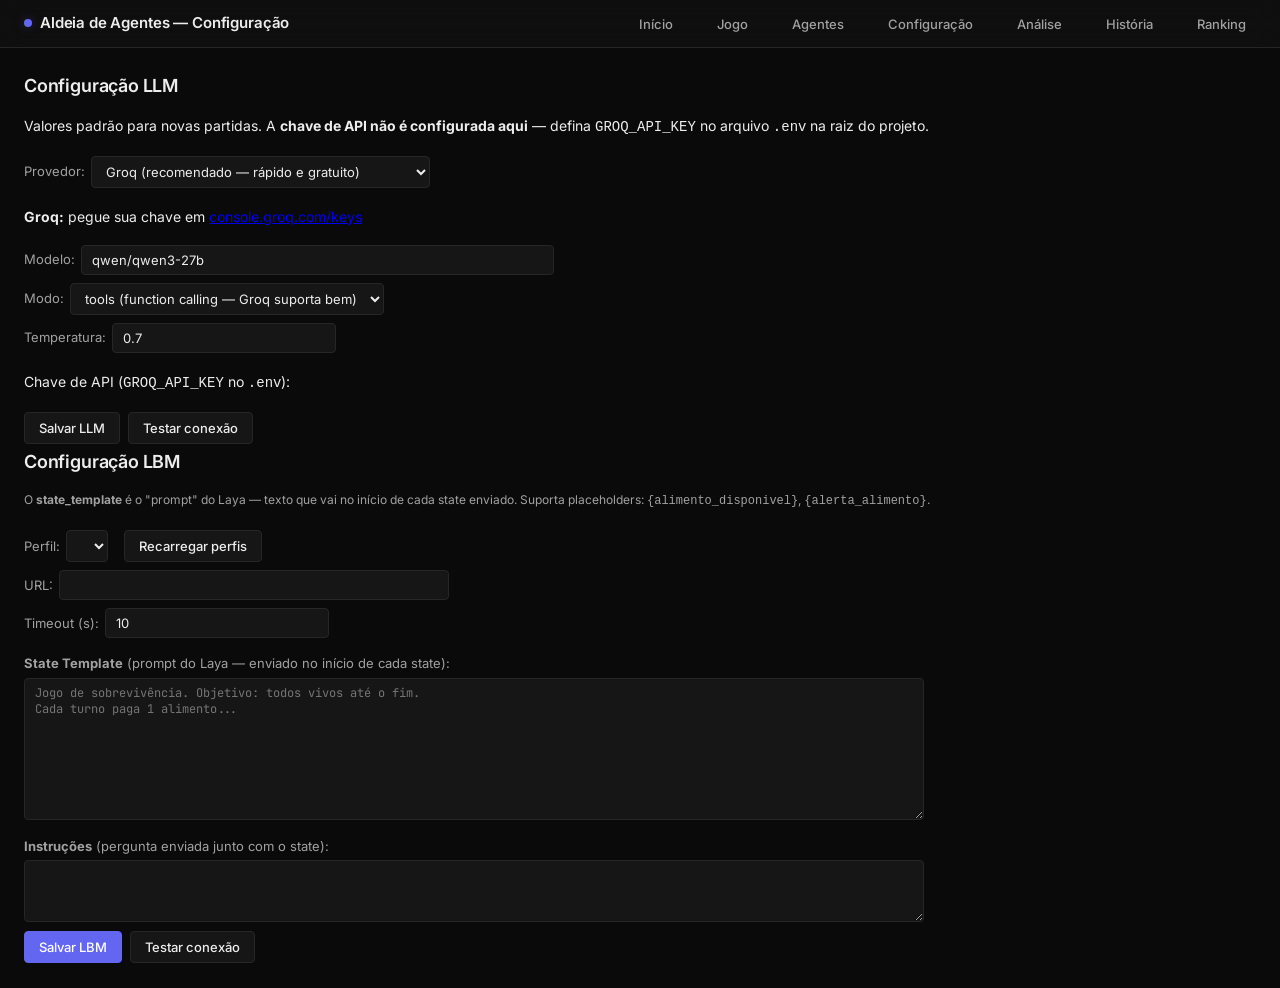
==== frontend/config.html @ b6f5dfbe "Commit inicial: Aldeia de Agentes com Strands, Laya (HTTP) e segredos no .env" ====
<!DOCTYPE html>
<html lang="pt-br">
<head>
  <meta charset="UTF-8">
  <title>Configuração — Aldeia de Agentes</title>
  <link rel="stylesheet" href="css/estilo.css?v=18">
</head>
<body>
  <header>
    <h1>Aldeia de Agentes — Configuração</h1>
    <nav>
      <a href="index.html">Início</a>
      <a href="jogo.html">Jogo</a>
      <a href="agentes.html">Agentes</a>
      <a href="config.html">Configuração</a>
      <a href="analise.html">Análise</a>
      <a href="historia.html">História</a>
      <a href="ranking.html">Ranking</a>
    </nav>
  </header>
  <main>
    <h2>Configuração LLM</h2>
    <p>Valores padrão para novas partidas. A <strong>chave de API não é configurada aqui</strong> —
       defina <code>GROQ_API_KEY</code> no arquivo <code>.env</code> na raiz do projeto.</p>

    <label>Provedor:
      <select id="llm-provedor">
        <option value="groq">Groq (recomendado — rápido e gratuito)</option>
        <option value="openai">OpenAI-compatível (Ollama, OpenAI, LM Studio)</option>
      </select>
    </label><br>

    <div id="campos-groq">
      <p><strong>Groq:</strong> pegue sua chave em <a href="https://console.groq.com/keys" target="_blank">console.groq.com/keys</a></p>
      <label>Modelo: <input type="text" id="llm-model" size="50" value="qwen/qwen3-27b"></label><br>
      <label>Modo:
        <select id="llm-modo">
          <option value="tools">tools (function calling — Groq suporta bem)</option>
          <option value="json">json (mais simples, fallback robusto)</option>
        </select>
      </label><br>
    </div>

    <div id="campos-openai" hidden>
      <p><strong>OpenAI-compatível:</strong> Ollama, OpenAI, LM Studio, etc.</p>
      <label>Base URL: <input type="text" id="llm-url" size="40"></label><br>
      <label>Modelo: <input type="text" id="llm-model-openai" size="50"></label><br>
      <label>Modo:
        <select id="llm-modo-openai">
          <option value="json">json (recomendado para Ollama/modelos locais)</option>
          <option value="tools">tools (OpenAI function calling, modelos grandes)</option>
        </select>
      </label><br>
    </div>

    <label>Temperatura: <input type="number" id="llm-temp" step="0.1" value="0.7"></label><br>
    <p>Chave de API (<code>GROQ_API_KEY</code> no <code>.env</code>): <span id="llm-key-status"></span></p>
    <button id="btn-llm">Salvar LLM</button>
    <button id="btn-testar-llm">Testar conexão</button>
    <span id="llm-teste-resultado"></span>

    <h2>Configuração LBM</h2>
    <p class="text-sm text-secondary" style="margin: 8px 0 16px 0">
      O <strong>state_template</strong> é o "prompt" do Laya — texto que vai no início de cada state enviado.
      Suporta placeholders: <code>{alimento_disponivel}</code>, <code>{alerta_alimento}</code>.
    </p>
    <label>Perfil:
      <select id="lbm-perfil"></select>
    </label>
    <button id="btn-perfis">Recarregar perfis</button><br>
    <label>URL: <input type="text" id="lbm-url" size="40"></label><br>
    <label>Timeout (s): <input type="number" id="lbm-timeout" step="0.5" value="10"></label><br>

    <label for="lbm-state-template" style="display:block;margin-top:12px">
      <strong>State Template</strong> (prompt do Laya — enviado no início de cada state):
    </label>
    <textarea id="lbm-state-template" rows="8" cols="100" style="width:100%;max-width:900px;font-family:'JetBrains Mono',monospace;font-size:12px"
              placeholder="Jogo de sobrevivência. Objetivo: todos vivos até o fim.&#10;Cada turno paga 1 alimento..."></textarea>

    <label for="lbm-instructions" style="display:block;margin-top:12px">
      <strong>Instruções</strong> (pergunta enviada junto com o state):
    </label>
    <textarea id="lbm-instructions" rows="3" cols="100" style="width:100%;max-width:900px;font-family:'JetBrains Mono',monospace;font-size:12px"></textarea><br>

    <button id="btn-lbm" class="primary">Salvar LBM</button>
    <button id="btn-testar-lbm">Testar conexão</button>
    <span id="lbm-teste-resultado"></span>
  </main>
  <script src="js/api.js?v=18"></script>
  <script src="js/config.js?v=18"></script>
</body>
</html>
---- frontend/css/estilo.css ----
/* Aldeia de Agentes — Tema Dark (Linear/Vercel inspired)
 * Paleta: #0a0a0a bg, #ededed texto, #6366f1 accent
 * Tipografia: Inter via Google Fonts
 */

@import url('https://fonts.googleapis.com/css2?family=Inter:wght@400;500;600;700&family=JetBrains+Mono:wght@400;500&display=swap');

:root {
  /* Surfaces */
  --bg: #0a0a0a;
  --surface: #111111;
  --surface-2: #161616;
  --surface-3: #1f1f1f;
  --surface-hover: #242424;

  /* Borders */
  --border: #262626;
  --border-hover: #333333;
  --border-strong: #404040;

  /* Text */
  --text: #ededed;
  --text-secondary: #a1a1a1;
  --text-muted: #666666;
  --text-faint: #404040;

  /* Accents */
  --accent: #6366f1;
  --accent-hover: #5558e0;
  --accent-glow: rgba(99, 102, 241, 0.35);
  --accent-subtle: rgba(99, 102, 241, 0.12);

  /* Semantic */
  --success: #10b981;
  --success-glow: rgba(16, 185, 129, 0.35);
  --success-subtle: rgba(16, 185, 129, 0.12);
  --warning: #f59e0b;
  --warning-glow: rgba(245, 158, 11, 0.35);
  --warning-subtle: rgba(245, 158, 11, 0.12);
  --danger: #ef4444;
  --danger-glow: rgba(239, 68, 68, 0.35);
  --danger-subtle: rgba(239, 68, 68, 0.12);
  --info: #3b82f6;
  --info-subtle: rgba(59, 130, 246, 0.12);

  /* LBM = purple, LLM = cyan (para o fluxo Laya→Claude) */
  --lbm: #a855f7;
  --lbm-glow: rgba(168, 85, 247, 0.4);
  --lbm-subtle: rgba(168, 85, 247, 0.12);
  --llm: #06b6d4;
  --llm-glow: rgba(6, 182, 212, 0.4);
  --llm-subtle: rgba(6, 182, 212, 0.12);
  /* BOT = neutro/cinza (decisor determinístico) */
  --bot: #94a3b8;
  --bot-glow: rgba(148, 163, 184, 0.4);
  --bot-subtle: rgba(148, 163, 184, 0.12);

  /* Shadows */
  --shadow-sm: 0 1px 2px rgba(0, 0, 0, 0.4);
  --shadow-md: 0 4px 12px rgba(0, 0, 0, 0.5);
  --shadow-lg: 0 8px 24px rgba(0, 0, 0, 0.6);
  --shadow-glow: 0 0 20px var(--accent-glow);

  /* Radii */
  --radius-sm: 4px;
  --radius: 6px;
  --radius-md: 8px;
  --radius-lg: 12px;

  /* Transitions */
  --transition: 150ms cubic-bezier(0.4, 0, 0.2, 1);
}

* { box-sizing: border-box; }

html, body {
  margin: 0;
  padding: 0;
  background: var(--bg);
  color: var(--text);
  font-family: 'Inter', -apple-system, BlinkMacSystemFont, sans-serif;
  font-size: 14px;
  line-height: 1.5;
  -webkit-font-smoothing: antialiased;
  -moz-osx-font-smoothing: grayscale;
}

/* === HEADER === */
header {
  background: rgba(17, 17, 17, 0.8);
  backdrop-filter: blur(12px);
  -webkit-backdrop-filter: blur(12px);
  border-bottom: 1px solid var(--border);
  padding: 12px 24px;
  display: flex;
  justify-content: space-between;
  align-items: center;
  position: sticky;
  top: 0;
  z-index: 100;
}
header h1 {
  margin: 0;
  font-size: 15px;
  font-weight: 600;
  color: var(--text);
  letter-spacing: -0.01em;
  display: flex;
  align-items: center;
  gap: 8px;
}
header h1::before {
  content: '';
  display: inline-block;
  width: 8px;
  height: 8px;
  background: var(--accent);
  border-radius: 50%;
  box-shadow: 0 0 12px var(--accent-glow);
}
nav a {
  color: var(--text-secondary);
  margin-left: 20px;
  text-decoration: none;
  font-size: 13px;
  font-weight: 500;
  padding: 6px 10px;
  border-radius: var(--radius-sm);
  transition: all var(--transition);
}
nav a:hover {
  color: var(--text);
  background: var(--surface-2);
}
nav a.active {
  color: var(--accent);
  background: var(--accent-subtle);
}

/* === MAIN LAYOUT === */
main {
  max-width: 1440px;
  margin: 0 auto;
  padding: 24px;
}

h2 {
  font-size: 18px;
  font-weight: 600;
  color: var(--text);
  margin: 0 0 16px 0;
  letter-spacing: -0.01em;
}

h3 {
  color: var(--text);
  margin: 0 0 12px 0;
  font-size: 13px;
  font-weight: 600;
  text-transform: uppercase;
  letter-spacing: 0.05em;
  display: flex;
  align-items: center;
  gap: 8px;
}

h3 .hint {
  font-size: 11px;
  font-weight: 400;
  text-transform: none;
  letter-spacing: 0;
  color: var(--text-muted);
}

/* === FORM === */
label {
  display: inline-flex;
  align-items: center;
  gap: 6px;
  margin: 4px 12px 4px 0;
  font-size: 13px;
  color: var(--text-secondary);
}

input, select, textarea {
  padding: 6px 10px;
  background: var(--surface-2);
  border: 1px solid var(--border);
  border-radius: var(--radius-sm);
  color: var(--text);
  font-family: inherit;
  font-size: 13px;
  transition: border-color var(--transition);
}
input:focus, select:focus, textarea:focus {
  outline: none;
  border-color: var(--accent);
  box-shadow: 0 0 0 3px var(--accent-subtle);
}
input::placeholder { color: var(--text-faint); }

/* === BUTTONS === */
button {
  background: var(--surface-2);
  color: var(--text);
  border: 1px solid var(--border);
  padding: 7px 14px;
  border-radius: var(--radius-sm);
  cursor: pointer;
  font-family: inherit;
  font-size: 13px;
  font-weight: 500;
  margin: 4px 4px 4px 0;
  transition: all var(--transition);
  display: inline-flex;
  align-items: center;
  gap: 6px;
}
button:hover:not(:disabled) {
  background: var(--surface-hover);
  border-color: var(--border-hover);
}
button:disabled {
  opacity: 0.4;
  cursor: not-allowed;
}
button.primary {
  background: var(--accent);
  border-color: var(--accent);
  color: #fff;
}
button.primary:hover:not(:disabled) {
  background: var(--accent-hover);
  border-color: var(--accent-hover);
}
button.danger {
  background: var(--danger-subtle);
  border-color: var(--danger);
  color: var(--danger);
}
button.danger:hover:not(:disabled) {
  background: var(--danger);
  color: #fff;
}

/* === CARDS === */
.card {
  background: var(--surface);
  border: 1px solid var(--border);
  border-radius: var(--radius-md);
  padding: 16px;
  transition: border-color var(--transition);
}
.card:hover { border-color: var(--border-hover); }

.grid {
  display: grid;
  grid-template-columns: 1fr 1fr;
  gap: 16px;
}
.grid-4 {
  display: grid;
  grid-template-columns: repeat(4, 1fr);
  gap: 16px;
}
@media (max-width: 1100px) {
  .grid, .grid-4 { grid-template-columns: 1fr; }
}

/* === STATUS BAR === */
.status {
  padding: 12px 16px;
  background: var(--surface);
  border: 1px solid var(--border);
  border-left: 3px solid var(--accent);
  border-radius: var(--radius);
  margin: 12px 0;
  font-size: 13px;
  color: var(--text-secondary);
  display: flex;
  align-items: center;
  gap: 16px;
  flex-wrap: wrap;
}
.status strong { color: var(--text); font-weight: 600; }
.status.pausada { border-left-color: var(--warning); background: var(--warning-subtle); }
.status.encerrada { border-left-color: var(--success); background: var(--success-subtle); }
.status .badge {
  padding: 2px 8px;
  border-radius: 10px;
  font-size: 11px;
  font-weight: 600;
  background: var(--surface-3);
  color: var(--text-secondary);
}
.status .badge.accent { background: var(--accent-subtle); color: var(--accent); }

/* === CONTROLS === */
.controles {
  display: flex;
  gap: 8px;
  margin: 16px 0;
  flex-wrap: wrap;
  align-items: center;
}

/* === TABLE === */
table {
  border-collapse: collapse;
  margin: 8px 0;
  width: 100%;
  font-size: 12px;
}
td, th {
  border-bottom: 1px solid var(--border);
  padding: 6px 8px;
  text-align: left;
}
th {
  background: var(--surface-2);
  color: var(--text-secondary);
  font-weight: 500;
  font-size: 11px;
  text-transform: uppercase;
  letter-spacing: 0.04em;
}
tr:hover td { background: var(--surface-2); }

/* === AGENTES === */
.agente-card {
  display: inline-block;
  padding: 10px 12px;
  margin: 4px;
  background: var(--surface-2);
  border: 1px solid var(--border);
  border-radius: var(--radius);
  text-align: center;
  cursor: pointer;
  transition: all var(--transition);
  min-width: 80px;
}
.agente-card:hover {
  border-color: var(--accent);
  background: var(--surface-3);
  transform: translateY(-1px);
}
.agente-card.morto {
  opacity: 0.5;
  background: var(--danger-subtle);
  border-color: var(--danger);
}
.agente-card .vida { color: var(--danger); font-weight: 600; font-size: 12px; }
.agente-card .nome { font-weight: 600; color: var(--text); font-size: 13px; }
.agente-card .status-text { font-size: 11px; color: var(--text-muted); }
.agente-card .editar-link { font-size: 10px; color: var(--accent); margin-top: 4px; }

/* === MCP HUB RADIAL === */
.mcp-section {
  background: var(--surface);
  border: 1px solid var(--border);
  border-radius: var(--radius-lg);
  padding: 20px;
  position: relative;
  overflow: hidden;
}
.mcp-section::before {
  content: '';
  position: absolute;
  top: -50%;
  left: -50%;
  width: 200%;
  height: 200%;
  background: radial-gradient(circle at center, var(--accent-subtle) 0%, transparent 50%);
  pointer-events: none;
  opacity: 0.5;
}
.mcp-hub-svg {
  display: block;
  margin: 0 auto;
  position: relative;
  z-index: 1;
}
.mcp-node-circle {
  fill: var(--surface-2);
  stroke: var(--border);
  stroke-width: 1.5;
  transition: all 400ms cubic-bezier(0.4, 0, 0.2, 1);
}
.mcp-node-circle.active {
  fill: var(--accent-subtle);
  stroke: var(--accent);
  filter: drop-shadow(0 0 8px var(--accent-glow));
}
.mcp-node-label {
  fill: var(--text-secondary);
  font-family: 'Inter', sans-serif;
  font-size: 10px;
  font-weight: 500;
  text-anchor: middle;
  dominant-baseline: middle;
  transition: fill 400ms;
}
.mcp-node-circle.active + .mcp-node-label,
.mcp-node-label.active { fill: var(--text); }
.mcp-connector {
  stroke: var(--border);
  stroke-width: 1;
  fill: none;
  transition: all 400ms;
}
.mcp-connector.active {
  stroke: var(--accent);
  stroke-width: 2;
  filter: drop-shadow(0 0 4px var(--accent-glow));
  animation: pulse-flow 2s ease-in-out infinite;
}
@keyframes pulse-flow {
  0%, 100% { stroke-opacity: 0.6; }
  50% { stroke-opacity: 1; }
}
.mcp-center-circle {
  fill: var(--surface-3);
  stroke: var(--accent);
  stroke-width: 2;
  filter: drop-shadow(0 0 12px var(--accent-glow));
}
.mcp-center-label {
  fill: var(--text);
  font-family: 'Inter', sans-serif;
  font-size: 14px;
  font-weight: 700;
  text-anchor: middle;
  dominant-baseline: middle;
  letter-spacing: 0.05em;
}
.mcp-center-sublabel {
  fill: var(--text-muted);
  font-family: 'JetBrains Mono', monospace;
  font-size: 9px;
  text-anchor: middle;
  dominant-baseline: middle;
}
.mcp-legend {
  display: flex;
  gap: 16px;
  margin-top: 12px;
  font-size: 11px;
  color: var(--text-muted);
  justify-content: center;
  flex-wrap: wrap;
}
.mcp-legend-item {
  display: flex;
  align-items: center;
  gap: 6px;
}
.mcp-legend-dot {
  width: 8px;
  height: 8px;
  border-radius: 50%;
}
.mcp-active-summary {
  margin-top: 12px;
  padding: 8px 12px;
  background: var(--surface-2);
  border-radius: var(--radius);
  font-size: 12px;
  color: var(--text-secondary);
  text-align: center;
  font-family: 'JetBrains Mono', monospace;
}
.mcp-active-summary .active-count {
  color: var(--accent);
  font-weight: 600;
}

/* === DECISION FLOW (Laya → Claude) === */
.flow-section {
  background: var(--surface);
  border: 1px solid var(--border);
  border-radius: var(--radius-lg);
  padding: 20px;
  display: flex;
  flex-direction: column;
}
.flow-step {
  display: flex;
  align-items: center;
  gap: 12px;
  padding: 10px 12px;
  background: var(--surface-2);
  border: 1px solid var(--border);
  border-radius: var(--radius);
  font-size: 12px;
  transition: all var(--transition);
}
.flow-step.active {
  border-color: var(--accent);
  background: var(--accent-subtle);
}
.flow-step .step-icon {
  width: 28px;
  height: 28px;
  border-radius: 50%;
  display: flex;
  align-items: center;
  justify-content: center;
  font-size: 14px;
  background: var(--surface-3);
  border: 1px solid var(--border);
  flex-shrink: 0;
}
.flow-step.lbm .step-icon { background: var(--lbm-subtle); border-color: var(--lbm); }
.flow-step.llm .step-icon { background: var(--llm-subtle); border-color: var(--llm); }
.flow-step .step-content { flex: 1; }
.flow-step .step-title {
  font-weight: 600;
  color: var(--text);
  font-size: 13px;
}
.flow-step .step-desc {
  color: var(--text-muted);
  font-size: 11px;
  margin-top: 2px;
}
.flow-arrow {
  text-align: center;
  color: var(--text-faint);
  font-size: 14px;
  padding: 4px 0;
  line-height: 1;
}
.flow-arrow.branch {
  display: flex;
  justify-content: space-around;
  font-size: 11px;
  color: var(--text-muted);
}
.flow-arrow.branch span {
  display: flex;
  align-items: center;
  gap: 4px;
}
.flow-arrow.branch .yes { color: var(--success); }
.flow-arrow.branch .no { color: var(--warning); }

/* Confidence bar */
.confidence-bar-container {
  margin-top: 6px;
  display: flex;
  align-items: center;
  gap: 8px;
}
.confidence-bar {
  flex: 1;
  height: 6px;
  background: var(--surface-3);
  border-radius: 3px;
  overflow: hidden;
  position: relative;
}
.confidence-bar-fill {
  height: 100%;
  background: linear-gradient(90deg, var(--danger) 0%, var(--warning) 50%, var(--success) 100%);
  border-radius: 3px;
  transition: width 600ms cubic-bezier(0.4, 0, 0.2, 1);
}
.confidence-threshold {
  position: absolute;
  top: -2px;
  bottom: -2px;
  width: 2px;
  background: var(--text);
  opacity: 0.6;
}
.confidence-value {
  font-family: 'JetBrains Mono', monospace;
  font-size: 11px;
  font-weight: 600;
  color: var(--text);
  min-width: 40px;
  text-align: right;
}
.confidence-label {
  font-size: 10px;
  color: var(--text-muted);
  text-transform: uppercase;
  letter-spacing: 0.04em;
}

/* Per-agent decision chip */
.decision-chip {
  display: inline-flex;
  align-items: center;
  gap: 6px;
  padding: 4px 10px;
  background: var(--surface-2);
  border: 1px solid var(--border);
  border-radius: 12px;
  font-size: 11px;
  margin: 2px;
  transition: all var(--transition);
}
.decision-chip.lbm { border-color: var(--lbm); background: var(--lbm-subtle); color: var(--lbm); }
.decision-chip.llm { border-color: var(--llm); background: var(--llm-subtle); color: var(--llm); }
.decision-chip.bot { border-color: var(--bot); background: var(--bot-subtle); color: var(--bot); }
.decision-chip .chip-action {
  font-weight: 600;
  color: var(--text);
  font-family: 'JetBrains Mono', monospace;
}

/* === DECISÕES LIST === */
.decisao-linha {
  padding: 10px 12px;
  margin: 4px 0;
  background: var(--surface-2);
  border: 1px solid var(--border);
  border-radius: var(--radius);
  font-size: 13px;
  display: flex;
  align-items: center;
  gap: 10px;
  flex-wrap: wrap;
}
.decisao-linha.fallback {
  background: var(--warning-subtle);
  border-color: var(--warning);
}
.decisao-linha.valida { border-left: 3px solid var(--success); }
.decisao-linha .agente-nome { font-weight: 600; color: var(--text); }
.decisao-linha .erro { color: var(--danger); font-size: 11px; }
.decisao-linha .meta {
  color: var(--text-muted);
  font-size: 11px;
  margin-top: 4px;
  font-family: 'JetBrains Mono', monospace;
  width: 100%;
}

.acao-badge {
  display: inline-block;
  padding: 2px 8px;
  border-radius: 10px;
  font-size: 11px;
  font-weight: 600;
  font-family: 'JetBrains Mono', monospace;
}
.acao-badge.coletar { background: var(--success-subtle); color: var(--success); }
.acao-badge.transformar { background: var(--warning-subtle); color: var(--warning); }
.acao-badge.curar { background: var(--info-subtle); color: var(--info); }
.acao-badge.forragear { background: var(--lbm-subtle); color: var(--lbm); }
.acao-badge.passar { background: var(--surface-3); color: var(--text-muted); }
.acao-badge.fallback { background: var(--danger-subtle); color: var(--danger); }

/* === CONSELHO === */
.conselho-msg {
  padding: 8px 12px;
  margin: 4px 0;
  background: var(--surface-2);
  border-left: 3px solid var(--accent);
  border-radius: 0 var(--radius) var(--radius) 0;
  font-size: 13px;
}
.conselho-msg .agente-nome { font-weight: 600; color: var(--text); }
.conselho-msg .intencao {
  color: var(--success);
  font-size: 11px;
  margin-left: 8px;
  font-family: 'JetBrains Mono', monospace;
}

/* === TURN INFO === */
.evento-card {
  padding: 10px;
  border-radius: var(--radius);
  text-align: center;
  transition: all var(--transition);
  border: 1px solid var(--border);
}
.evento-card.ativo {
  background: var(--danger-subtle);
  border-color: var(--danger);
}
.evento-card.inativo {
  background: var(--surface-2);
  border-color: var(--border);
  opacity: 0.6;
}

.turno-card {
  padding: 8px 12px;
  margin: 4px 0;
  background: var(--surface-2);
  border: 1px solid var(--border);
  border-radius: var(--radius);
  font-size: 12px;
  display: flex;
  justify-content: space-between;
  align-items: center;
}
.turno-card .placar { color: var(--text-muted); font-size: 11px; }

/* === HISTÓRICO RICO (turno expandido) === */
.turno-row {
  background: var(--surface-2);
  border: 1px solid var(--border);
  border-left: 3px solid var(--border);
  border-radius: var(--radius);
  padding: 8px 10px;
  margin: 4px 0;
  font-size: 12px;
  transition: border-color var(--transition);
}
.turno-row:hover { border-color: var(--border-hover); }
.turno-row.atual {
  border-left-color: var(--accent);
  background: var(--accent-subtle);
}
.turno-row.inverno { border-left-color: var(--info); }
.turno-row.critico { border-left-color: var(--danger); }  /* turno com morte */
.turno-row .turno-head {
  display: flex;
  justify-content: space-between;
  align-items: center;
  margin-bottom: 6px;
}
.turno-row .turno-num {
  font-weight: 600;
  color: var(--text);
  font-size: 13px;
}
.turno-row.atual .turno-num {
  color: var(--accent);
}
.turno-row .turno-eventos {
  display: flex;
  gap: 4px;
  font-size: 14px;
}
.turno-row .turno-stats {
  display: flex;
  gap: 10px;
  margin-top: 4px;
  font-size: 11px;
  color: var(--text-muted);
  flex-wrap: wrap;
}
.turno-row .turno-stat {
  display: inline-flex;
  align-items: center;
  gap: 3px;
  font-family: 'JetBrains Mono', monospace;
}
.turno-row .turno-stat .delta-pos { color: var(--success); font-weight: 600; }
.turno-row .turno-stat .delta-neg { color: var(--danger); font-weight: 600; }
.turno-row .turno-acoes {
  margin-top: 4px;
  display: flex;
  gap: 4px;
  flex-wrap: wrap;
}
.turno-row .turno-acao {
  display: inline-flex;
  align-items: center;
  gap: 3px;
  padding: 1px 6px;
  background: var(--surface-3);
  border-radius: 8px;
  font-size: 10px;
  font-family: 'JetBrains Mono', monospace;
  color: var(--text-secondary);
}
.turno-row .turno-acao.lbm { border-left: 2px solid var(--lbm); }
.turno-row .turno-acao.llm { border-left: 2px solid var(--llm); }
.turno-row .turno-acao.bot { border-left: 2px solid var(--bot); }
.turno-row .turno-acao.morte {
  background: var(--danger-subtle);
  color: var(--danger);
  font-weight: 600;
}
.turno-row .turno-badge {
  display: inline-block;
  padding: 1px 6px;
  border-radius: 8px;
  font-size: 10px;
  font-weight: 600;
  text-transform: uppercase;
  letter-spacing: 0.04em;
}
.turno-row .turno-badge.inverno { background: var(--info-subtle); color: var(--info); }
.turno-row .turno-badge.normal { background: var(--surface-3); color: var(--text-muted); }
.turno-row .turno-badge.critico { background: var(--danger-subtle); color: var(--danger); }
.turno-empty {
  padding: 12px;
  text-align: center;
  color: var(--text-muted);
  font-size: 12px;
}

/* === LOG === */
.msg {
  padding: 6px 10px;
  border-bottom: 1px solid var(--border);
  font-family: 'JetBrains Mono', monospace;
  font-size: 12px;
  color: var(--text-secondary);
}
.msg:first-child { color: var(--text); }

/* === MODAL === */
.modal {
  display: none;
  position: fixed;
  top: 0; left: 0;
  width: 100%; height: 100%;
  background: rgba(0, 0, 0, 0.75);
  backdrop-filter: blur(4px);
  z-index: 1000;
  justify-content: center;
  align-items: center;
}
.modal.show { display: flex; }
.modal-conteudo {
  background: var(--surface);
  border: 1px solid var(--border);
  padding: 24px;
  border-radius: var(--radius-lg);
  max-width: 700px;
  width: 90%;
  max-height: 80vh;
  overflow-y: auto;
  box-shadow: var(--shadow-lg);
}
.modal-conteudo h3 { margin-top: 0; }
.modal-conteudo textarea {
  width: 100%;
  min-height: 250px;
  font-family: 'JetBrains Mono', monospace;
  font-size: 12px;
  padding: 10px;
  background: var(--bg);
  border: 1px solid var(--border);
  border-radius: var(--radius);
  color: var(--text);
}

/* === SCROLLBAR === */
::-webkit-scrollbar { width: 8px; height: 8px; }
::-webkit-scrollbar-track { background: var(--bg); }
::-webkit-scrollbar-thumb { background: var(--border); border-radius: 4px; }
::-webkit-scrollbar-thumb:hover { background: var(--border-hover); }

/* === HELPERS === */
.text-muted { color: var(--text-muted); }
.text-secondary { color: var(--text-secondary); }
.text-mono { font-family: 'JetBrains Mono', monospace; }
.text-sm { font-size: 12px; }
.text-xs { font-size: 11px; }

/* Modal: grades de skills/tools (checkboxes) */
.check-grid {
  display: grid;
  grid-template-columns: 1fr;
  gap: 6px;
  max-height: 180px;
  overflow-y: auto;
  padding: 6px;
  border: 1px solid var(--border);
  border-radius: var(--radius);
  background: var(--surface-2);
}
.check-item {
  display: flex;
  align-items: flex-start;
  gap: 8px;
  padding: 4px 6px;
  border-radius: var(--radius);
  cursor: pointer;
}
.check-item:hover { background: var(--surface-3); }
.check-item input { margin-top: 3px; }
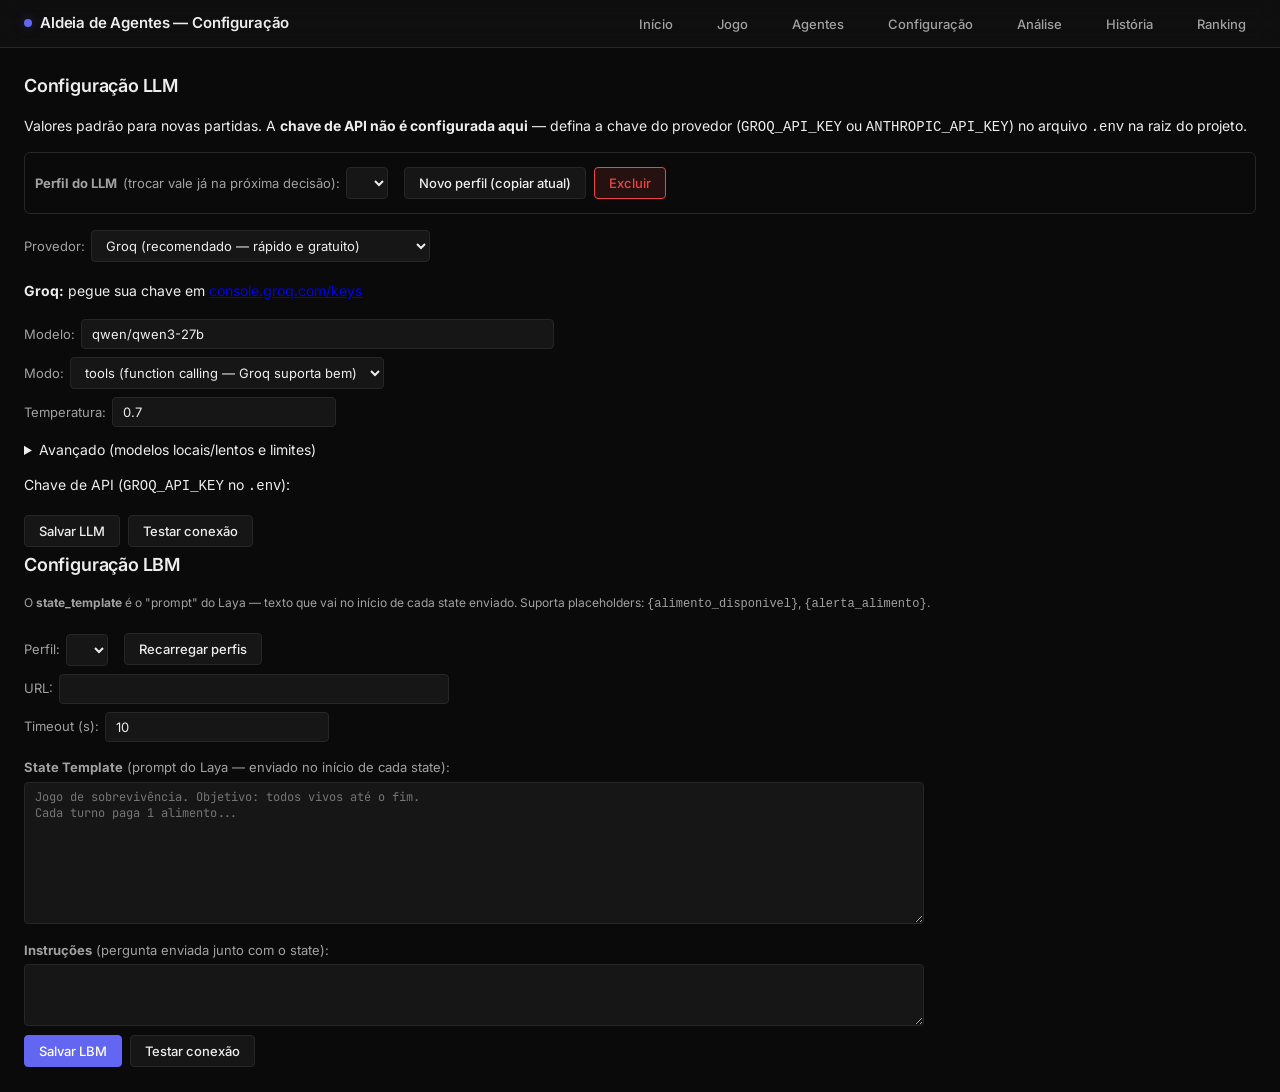
==== commit 47bea5a1: "Diversos acertos, melhora no nivel de discução no conselho." ====
--- a/frontend/config.html
+++ b/frontend/config.html
@@ -3,7 +3,7 @@
 <head>
   <meta charset="UTF-8">
   <title>Configuração — Aldeia de Agentes</title>
-  <link rel="stylesheet" href="css/estilo.css?v=18">
+  <link rel="stylesheet" href="css/estilo.css?v=20">
 </head>
 <body>
   <header>
@@ -21,14 +21,32 @@
   <main>
     <h2>Configuração LLM</h2>
     <p>Valores padrão para novas partidas. A <strong>chave de API não é configurada aqui</strong> —
-       defina <code>GROQ_API_KEY</code> no arquivo <code>.env</code> na raiz do projeto.</p>
+       defina a chave do provedor (<code>GROQ_API_KEY</code> ou <code>ANTHROPIC_API_KEY</code>) no arquivo <code>.env</code> na raiz do projeto.</p>
+
+    <div id="llm-perfis" style="margin:12px 0;padding:10px;border:1px solid var(--border);border-radius:var(--radius)">
+      <label><strong>Perfil do LLM</strong> (trocar vale já na próxima decisão):
+        <select id="llm-perfil"></select>
+      </label>
+      <button id="btn-perfil-novo" type="button" title="Cria uma cópia do perfil atual e a ativa">Novo perfil (copiar atual)</button>
+      <button id="btn-perfil-excluir" type="button" class="danger">Excluir</button>
+      <span id="llm-perfil-info" class="text-xs text-muted"></span>
+    </div>
 
     <label>Provedor:
       <select id="llm-provedor">
         <option value="groq">Groq (recomendado — rápido e gratuito)</option>
         <option value="openai">OpenAI-compatível (Ollama, OpenAI, LM Studio)</option>
+        <option value="anthropic">Anthropic (Claude)</option>
       </select>
     </label><br>
+
+    <div id="campos-anthropic" hidden>
+      <p><strong>Anthropic:</strong> pegue sua chave em
+         <a href="https://console.anthropic.com/settings/keys" target="_blank">console.anthropic.com</a>
+         e defina <code>ANTHROPIC_API_KEY</code> no <code>.env</code>.
+         Não há Base URL: o cliente já usa <code>https://api.anthropic.com</code>.</p>
+      <label>Modelo: <input type="text" id="llm-model-anthropic" size="50" value="claude-haiku-4-5-20251001"></label><br>
+    </div>
 
     <div id="campos-groq">
       <p><strong>Groq:</strong> pegue sua chave em <a href="https://console.groq.com/keys" target="_blank">console.groq.com/keys</a></p>
@@ -54,7 +72,16 @@
     </div>
 
     <label>Temperatura: <input type="number" id="llm-temp" step="0.1" value="0.7"></label><br>
-    <p>Chave de API (<code>GROQ_API_KEY</code> no <code>.env</code>): <span id="llm-key-status"></span></p>
+
+    <details style="margin:8px 0">
+      <summary>Avançado (modelos locais/lentos e limites)</summary>
+      <label title="Quanto esperar por resposta. Modelos locais precisam de ~300 na 1ª chamada.">Timeout (s): <input type="number" id="llm-timeout" min="1" step="1" style="width:80px" placeholder="30"></label><br>
+      <label title="Limite de tokens da resposta (tool + fala).">Máx. tokens de saída: <input type="number" id="llm-maxtok" min="1" step="1" style="width:80px" placeholder="400"></label><br>
+      <label title="Envie 'none' para desligar o raciocínio (thinking) de modelos como MiniCPM no Ollama. Vazio = não envia.">Reasoning effort: <input type="text" id="llm-reasoning" size="10" placeholder="(vazio)"></label><br>
+      <label title="Tokens por minuto aceitos pelo provedor; o app espera para não estourar o limite. 0/vazio = sem limitador.">Limite de tokens/min: <input type="number" id="llm-tpm" min="0" step="100" style="width:90px" placeholder="0"></label>
+    </details>
+
+    <p>Chave de API (<code id="llm-key-var">GROQ_API_KEY</code> no <code>.env</code>): <span id="llm-key-status"></span></p>
     <button id="btn-llm">Salvar LLM</button>
     <button id="btn-testar-llm">Testar conexão</button>
     <span id="llm-teste-resultado"></span>
@@ -86,7 +113,7 @@
     <button id="btn-testar-lbm">Testar conexão</button>
     <span id="lbm-teste-resultado"></span>
   </main>
-  <script src="js/api.js?v=18"></script>
-  <script src="js/config.js?v=18"></script>
+  <script src="js/api.js?v=20"></script>
+  <script src="js/config.js?v=20"></script>
 </body>
 </html>
--- a/frontend/css/estilo.css
+++ b/frontend/css/estilo.css
@@ -43,7 +43,7 @@
   --info: #3b82f6;
   --info-subtle: rgba(59, 130, 246, 0.12);
 
-  /* LBM = purple, LLM = cyan (para o fluxo Laya→Claude) */
+  /* LBM = purple, LLM = cyan (para o fluxo Laya→LLM) */
   --lbm: #a855f7;
   --lbm-glow: rgba(168, 85, 247, 0.4);
   --lbm-subtle: rgba(168, 85, 247, 0.12);
@@ -54,6 +54,9 @@
   --bot: #94a3b8;
   --bot-glow: rgba(148, 163, 184, 0.4);
   --bot-subtle: rgba(148, 163, 184, 0.12);
+  /* REGRA = verde (decisor determinístico por regras) */
+  --regra: #22c55e;
+  --regra-subtle: rgba(34, 197, 94, 0.12);
 
   /* Shadows */
   --shadow-sm: 0 1px 2px rgba(0, 0, 0, 0.4);
@@ -474,7 +477,7 @@
   font-weight: 600;
 }
 
-/* === DECISION FLOW (Laya → Claude) === */
+/* === DECISION FLOW (Laya → LLM) === */
 .flow-section {
   background: var(--surface);
   border: 1px solid var(--border);
@@ -604,6 +607,7 @@
 .decision-chip.lbm { border-color: var(--lbm); background: var(--lbm-subtle); color: var(--lbm); }
 .decision-chip.llm { border-color: var(--llm); background: var(--llm-subtle); color: var(--llm); }
 .decision-chip.bot { border-color: var(--bot); background: var(--bot-subtle); color: var(--bot); }
+.decision-chip.regra { border-color: var(--regra); background: var(--regra-subtle); color: var(--regra); }
 .decision-chip .chip-action {
   font-weight: 600;
   color: var(--text);
@@ -774,6 +778,7 @@
 .turno-row .turno-acao.lbm { border-left: 2px solid var(--lbm); }
 .turno-row .turno-acao.llm { border-left: 2px solid var(--llm); }
 .turno-row .turno-acao.bot { border-left: 2px solid var(--bot); }
+.turno-row .turno-acao.regra { border-left: 2px solid var(--regra); }
 .turno-row .turno-acao.morte {
   background: var(--danger-subtle);
   color: var(--danger);
@@ -880,3 +885,37 @@
 }
 .check-item:hover { background: var(--surface-3); }
 .check-item input { margin-top: 3px; }
+
+/* === Decisões por agente (cartões) === */
+.flow-resumo { display: flex; flex-wrap: wrap; gap: 6px; margin-bottom: 10px; }
+.agente-cards { display: grid; grid-template-columns: repeat(auto-fill, minmax(190px, 1fr)); gap: 8px; }
+.agente-cartao {
+  background: var(--surface-2);
+  border: 1px solid var(--border);
+  border-left: 3px solid var(--border);
+  border-radius: var(--radius);
+  padding: 10px 12px;
+  font-size: 12px;
+  display: flex;
+  flex-direction: column;
+  gap: 6px;
+  min-width: 0;
+}
+.agente-cartao.lbm { border-left-color: var(--lbm); }
+.agente-cartao.llm { border-left-color: var(--llm); }
+.agente-cartao.bot { border-left-color: var(--bot); }
+.agente-cartao.regra { border-left-color: var(--regra); }
+.cartao-topo { display: flex; justify-content: space-between; align-items: center; gap: 6px; }
+.cartao-nome { font-weight: 600; color: var(--text); font-size: 13px; }
+.cartao-acao { font-family: 'JetBrains Mono', monospace; font-weight: 600; color: var(--text); }
+.cartao-raciocinio {
+  color: var(--text-muted);
+  font-size: 11px;
+  line-height: 1.35;
+  display: -webkit-box;
+  -webkit-line-clamp: 3;
+  -webkit-box-orient: vertical;
+  overflow: hidden;
+}
+.cartao-nota.aviso { color: var(--warning); font-size: 11px; }
+.cartao-meta { color: var(--text-faint); font-size: 10px; }
